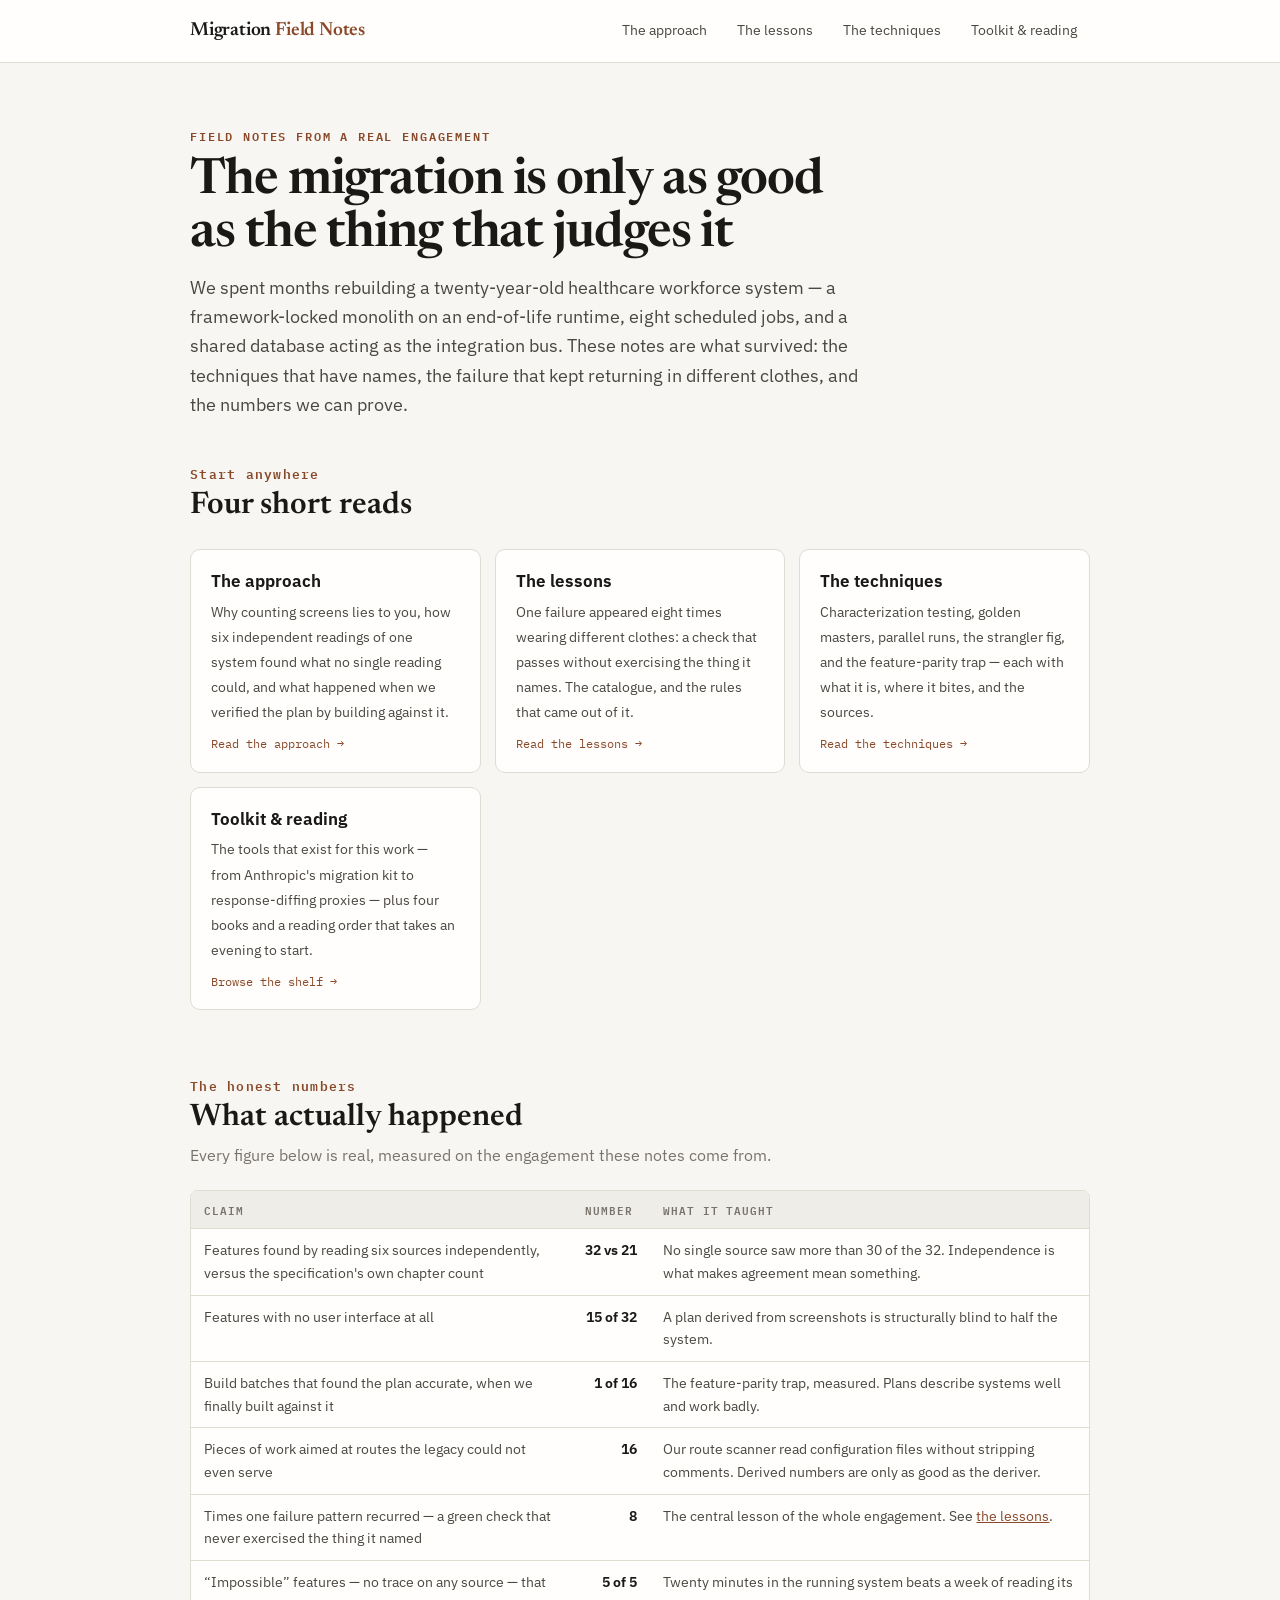
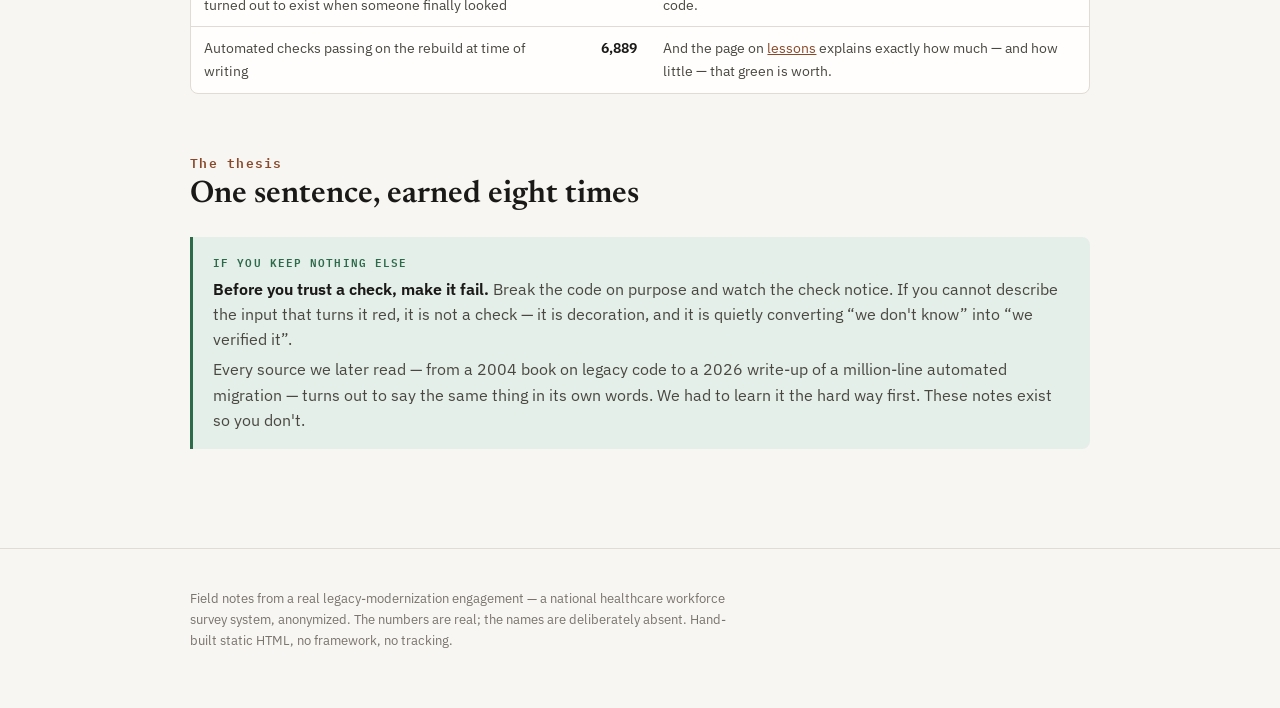
==== index.html @ 8093899c "Migration Field Notes: first publish A static teaching site on legacy-system migration, drawn from a" ====
<!doctype html>
<html lang="en">
<head>
<meta charset="utf-8">
<meta name="viewport" content="width=device-width,initial-scale=1">
<title>Migration Field Notes</title>
<meta name="description" content="What we learned rebuilding a twenty-year-old healthcare system — the techniques, the failure patterns, and the rule that survived them all.">
<link rel="preconnect" href="https://fonts.googleapis.com">
<link rel="preconnect" href="https://fonts.gstatic.com" crossorigin>
<link rel="stylesheet" href="https://fonts.googleapis.com/css2?family=Newsreader:wght@400;500;600&family=IBM+Plex+Sans:wght@400;500;600;700&family=IBM+Plex+Mono:wght@400;600&display=swap">
<link rel="stylesheet" href="assets/style.css">
</head>
<body>

<header class="site"><div class="wrap">
  <a class="brand" href="index.html">Migration <span>Field Notes</span></a>
  <nav class="site" aria-label="Site">
    <a href="approach.html">The approach</a>
    <a href="lessons.html">The lessons</a>
    <a href="techniques.html">The techniques</a>
    <a href="resources.html">Toolkit &amp; reading</a>
  </nav>
</div></header>

<main>
<div class="hero"><div class="wrap">
  <div class="eyebrow">Field notes from a real engagement</div>
  <h1>The migration is only as good as the thing that judges it</h1>
  <p class="lede">We spent months rebuilding a twenty-year-old healthcare workforce system —
  a framework-locked monolith on an end-of-life runtime, eight scheduled jobs, and a shared
  database acting as the integration bus. These notes are what survived: the techniques that have
  names, the failure that kept returning in different clothes, and the numbers we can prove.</p>
</div></div>

<section><div class="wrap">
  <h2><span class="num">Start anywhere</span>Four short reads</h2>
  <div class="tiles">
    <a class="tile" href="approach.html">
      <b>The approach</b>
      <span>Why counting screens lies to you, how six independent readings of one system found
      what no single reading could, and what happened when we verified the plan by building
      against it.</span>
      <span class="go">Read the approach &#8594;</span>
    </a>
    <a class="tile" href="lessons.html">
      <b>The lessons</b>
      <span>One failure appeared eight times wearing different clothes: a check that passes
      without exercising the thing it names. The catalogue, and the rules that came out of it.</span>
      <span class="go">Read the lessons &#8594;</span>
    </a>
    <a class="tile" href="techniques.html">
      <b>The techniques</b>
      <span>Characterization testing, golden masters, parallel runs, the strangler fig, and the
      feature-parity trap — each with what it is, where it bites, and the sources.</span>
      <span class="go">Read the techniques &#8594;</span>
    </a>
    <a class="tile" href="resources.html">
      <b>Toolkit &amp; reading</b>
      <span>The tools that exist for this work — from Anthropic's migration kit to response-diffing
      proxies — plus four books and a reading order that takes an evening to start.</span>
      <span class="go">Browse the shelf &#8594;</span>
    </a>
  </div>
</div></section>

<section><div class="wrap">
  <h2><span class="num">The honest numbers</span>What actually happened</h2>
  <p class="sub">Every figure below is real, measured on the engagement these notes come from.</p>
  <div class="tw"><table>
    <thead><tr><th>Claim</th><th>Number</th><th>What it taught</th></tr></thead>
    <tbody>
    <tr><td>Features found by reading six sources independently, versus the specification's own
      chapter count</td><td class="n"><strong>32 vs 21</strong></td>
      <td>No single source saw more than 30 of the 32. Independence is what makes agreement mean
      something.</td></tr>
    <tr><td>Features with no user interface at all</td><td class="n"><strong>15 of 32</strong></td>
      <td>A plan derived from screenshots is structurally blind to half the system.</td></tr>
    <tr><td>Build batches that found the plan accurate, when we finally built against it</td>
      <td class="n"><strong>1 of 16</strong></td>
      <td>The feature-parity trap, measured. Plans describe systems well and work badly.</td></tr>
    <tr><td>Pieces of work aimed at routes the legacy could not even serve</td>
      <td class="n"><strong>16</strong></td>
      <td>Our route scanner read configuration files without stripping comments. Derived numbers
      are only as good as the deriver.</td></tr>
    <tr><td>Times one failure pattern recurred — a green check that never exercised the thing it
      named</td><td class="n"><strong>8</strong></td>
      <td>The central lesson of the whole engagement. See <a href="lessons.html">the lessons</a>.</td></tr>
    <tr><td>&#8220;Impossible&#8221; features — no trace on any source — that turned out to exist
      when someone finally looked</td><td class="n"><strong>5 of 5</strong></td>
      <td>Twenty minutes in the running system beats a week of reading its code.</td></tr>
    <tr><td>Automated checks passing on the rebuild at time of writing</td>
      <td class="n"><strong>6,889</strong></td>
      <td>And the page on <a href="lessons.html">lessons</a> explains exactly how much — and how
      little — that green is worth.</td></tr>
    </tbody>
  </table></div>
</div></section>

<section><div class="wrap">
  <h2><span class="num">The thesis</span>One sentence, earned eight times</h2>
  <div class="callout ok"><span class="k">If you keep nothing else</span>
  <p><strong>Before you trust a check, make it fail.</strong> Break the code on purpose and watch
  the check notice. If you cannot describe the input that turns it red, it is not a check — it is
  decoration, and it is quietly converting &#8220;we don't know&#8221; into &#8220;we verified
  it&#8221;.</p>
  <p>Every source we later read — from a 2004 book on legacy code to a 2026 write-up of a
  million-line automated migration — turns out to say the same thing in its own words. We had to
  learn it the hard way first. These notes exist so you don't.</p></div>
</div></section>
</main>

<footer class="site"><div class="wrap">
  <p>Field notes from a real legacy-modernization engagement — a national healthcare workforce
  survey system, anonymized. The numbers are real; the names are deliberately absent. Hand-built
  static HTML, no framework, no tracking.</p>
</div></footer>

</body>
</html>
---- assets/style.css ----
/* Migration Field Notes — hand-built, no framework.
   Light palette on :root; dark via prefers-color-scheme, overridable with data-theme. */
:root{
  --paper:#f7f6f3; --card:#fffefc; --sunk:#efede8;
  --ink:#1a1917; --ink2:#4a4741; --mute:#78736b; --line:#e0dbd3;
  --accent:#8a4a2a; --accent-soft:#f5e9e2;
  --ok:#2d6a4a; --ok-soft:#e4efe9; --ok-line:#b6d4c4;
  --warn:#9a6b14; --warn-soft:#f9efd8;
  --bad:#9c2f22; --bad-soft:#f7e6e3; --bad-line:#e2bdb6;
  --serif:"Newsreader",Georgia,serif;
  --sans:"IBM Plex Sans",system-ui,-apple-system,"Segoe UI",sans-serif;
  --mono:"IBM Plex Mono",ui-monospace,Consolas,monospace;
}
@media (prefers-color-scheme:dark){:root:not([data-theme="light"]){
  --paper:#141310; --card:#1c1b17; --sunk:#24221d;
  --ink:#efede7; --ink2:#c5c1b8; --mute:#928d83; --line:#312e27;
  --accent:#d9895e; --accent-soft:#2a1d15;
  --ok:#7bc09b; --ok-soft:#15241b; --ok-line:#2b4434;
  --warn:#d8b45f; --warn-soft:#282113;
  --bad:#e08a7b; --bad-soft:#2b1915; --bad-line:#4c2a23;
}}
:root[data-theme="dark"]{
  --paper:#141310; --card:#1c1b17; --sunk:#24221d;
  --ink:#efede7; --ink2:#c5c1b8; --mute:#928d83; --line:#312e27;
  --accent:#d9895e; --accent-soft:#2a1d15;
  --ok:#7bc09b; --ok-soft:#15241b; --ok-line:#2b4434;
  --warn:#d8b45f; --warn-soft:#282113;
  --bad:#e08a7b; --bad-soft:#2b1915; --bad-line:#4c2a23;
}
*{box-sizing:border-box}
html{scroll-behavior:smooth}
@media (prefers-reduced-motion:reduce){html{scroll-behavior:auto}}
body{margin:0;background:var(--paper);color:var(--ink);font-family:var(--sans);
     font-size:15.5px;line-height:1.62;-webkit-font-smoothing:antialiased}
.wrap{max-width:980px;margin:0 auto;padding:0 clamp(16px,3.5vw,40px)}
p,li,dd{color:var(--ink2)}
p strong,li strong,td strong,dd strong{color:var(--ink);font-weight:640}
code{font-family:var(--mono);font-size:.85em;background:var(--sunk);padding:.1em .36em;
     border-radius:4px;color:var(--ink);word-break:break-word}
a{color:var(--accent)}
:focus-visible{outline:2px solid var(--accent);outline-offset:2px;border-radius:3px}

/* site chrome */
header.site{border-bottom:1px solid var(--line);background:var(--card)}
header.site .wrap{display:flex;align-items:baseline;gap:18px;flex-wrap:wrap;padding-top:14px;padding-bottom:14px}
.brand{font-family:var(--serif);font-weight:600;font-size:19px;color:var(--ink);text-decoration:none;letter-spacing:-.01em}
.brand span{color:var(--accent)}
nav.site{display:flex;gap:4px;flex-wrap:wrap;margin-left:auto}
nav.site a{font-size:13.5px;padding:5px 12px;border-radius:15px;text-decoration:none;
           color:var(--ink2);border:1px solid transparent}
nav.site a:hover{border-color:var(--line);background:var(--sunk)}
nav.site a[aria-current="page"]{background:var(--accent-soft);color:var(--accent);
                                border-color:var(--accent);font-weight:600}
footer.site{border-top:1px solid var(--line);margin-top:70px;padding:26px 0 44px}
footer.site p{font-size:13px;color:var(--mute);max-width:70ch}

/* headings & hero */
.hero{padding:clamp(34px,6vw,64px) 0 10px}
.eyebrow{font-family:var(--mono);font-size:11.5px;letter-spacing:.16em;text-transform:uppercase;
         color:var(--accent);font-weight:600}
h1{font-family:var(--serif);font-weight:600;font-size:clamp(30px,5.4vw,50px);line-height:1.05;
   letter-spacing:-.022em;margin:.2em 0 .1em;text-wrap:balance}
.lede{font-size:clamp(16px,2vw,18px);color:var(--ink2);max-width:62ch;margin:.7em 0 0}
section{padding:38px 0 6px}
h2{font-family:var(--serif);font-weight:600;font-size:clamp(23px,3.2vw,31px);line-height:1.18;
   margin:0 0 .1em;text-wrap:balance;scroll-margin-top:12px}
h2 .num{font-family:var(--mono);font-size:12.5px;color:var(--accent);display:block;
        letter-spacing:.1em;margin-bottom:6px;font-weight:600}
h3{font-size:17.5px;font-weight:650;margin:1.9em 0 .4em;color:var(--ink)}
.sub{color:var(--mute);max-width:68ch;margin:.4em 0 1.4em}

/* tables */
.tw{overflow-x:auto;margin:1.2em 0;border:1px solid var(--line);border-radius:8px;background:var(--card)}
table{border-collapse:collapse;width:100%;font-size:14px}
th{text-align:left;font-family:var(--mono);font-size:11px;letter-spacing:.08em;
   text-transform:uppercase;color:var(--mute);font-weight:600;padding:10px 13px;
   border-bottom:1px solid var(--line);background:var(--sunk);white-space:nowrap}
td{padding:10px 13px;border-bottom:1px solid var(--line);color:var(--ink2);vertical-align:top;
   font-variant-numeric:tabular-nums}
tr:last-child td{border-bottom:0}
td.n{text-align:right;white-space:nowrap}
td.bad{color:var(--bad)} td.ok{color:var(--ok)}

/* callouts, cards */
.callout{border-left:3px solid var(--accent);background:var(--accent-soft);padding:16px 20px;
         border-radius:0 8px 8px 0;margin:1.5em 0}
.callout.bad{border-color:var(--bad);background:var(--bad-soft)}
.callout.ok{border-color:var(--ok);background:var(--ok-soft)}
.callout p{margin:.35em 0}
.callout p:first-child{margin-top:0}.callout p:last-child{margin-bottom:0}
.callout .k{font-family:var(--mono);font-size:11px;letter-spacing:.1em;text-transform:uppercase;
            color:var(--accent);font-weight:600;display:block;margin-bottom:6px}
.callout.bad .k{color:var(--bad)}.callout.ok .k{color:var(--ok)}
.card{background:var(--card);border:1px solid var(--line);border-radius:10px;
      padding:20px 22px;margin:16px 0}
.card h4{margin:0 0 2px;font-size:17.5px;font-weight:650;color:var(--ink)}
.card .aka{font-family:var(--mono);font-size:11px;letter-spacing:.08em;text-transform:uppercase;
           color:var(--mute);margin-bottom:12px}
.card dl{display:grid;grid-template-columns:minmax(96px,auto) 1fr;gap:8px 18px;margin:0}
.card dt{font-family:var(--mono);font-size:10.5px;letter-spacing:.07em;text-transform:uppercase;
         color:var(--mute);padding-top:3px}
.card dd{margin:0;min-width:0}
.card dd.fit{color:var(--ink)}
.card dd.trap{background:var(--warn-soft);border-left:3px solid var(--warn);
              padding:7px 12px;border-radius:0 5px 5px 0}
@media (max-width:640px){.card dl{grid-template-columns:1fr;gap:2px 0}.card dt{padding-top:10px}}

/* index tiles */
.tiles{display:grid;grid-template-columns:repeat(auto-fit,minmax(240px,1fr));gap:14px;margin:1.6em 0}
.tile{display:block;background:var(--card);border:1px solid var(--line);border-radius:10px;
      padding:18px 20px;text-decoration:none}
.tile:hover{border-color:var(--accent)}
.tile b{display:block;font-size:16.5px;color:var(--ink);font-weight:650;margin-bottom:4px}
.tile span{font-size:13.5px;color:var(--ink2)}
.tile .go{display:block;margin-top:10px;font-family:var(--mono);font-size:12px;color:var(--accent)}

figure{margin:1.5em 0 2em;padding:22px;border:1px solid var(--line);border-radius:10px;background:var(--card)}
figcaption{font-size:13px;color:var(--mute);margin-top:14px;max-width:72ch}
ol.order{padding-left:1.3em}
ol.order li{margin:.55em 0}
ol.order .t{font-family:var(--mono);font-size:11px;color:var(--mute)}
ul.rd{list-style:none;padding:0;margin:.2em 0 0;display:flex;flex-direction:column;gap:4px}
ul.rd li{font-size:13.5px}
ul.rd li b{font-weight:600;color:var(--ink)}
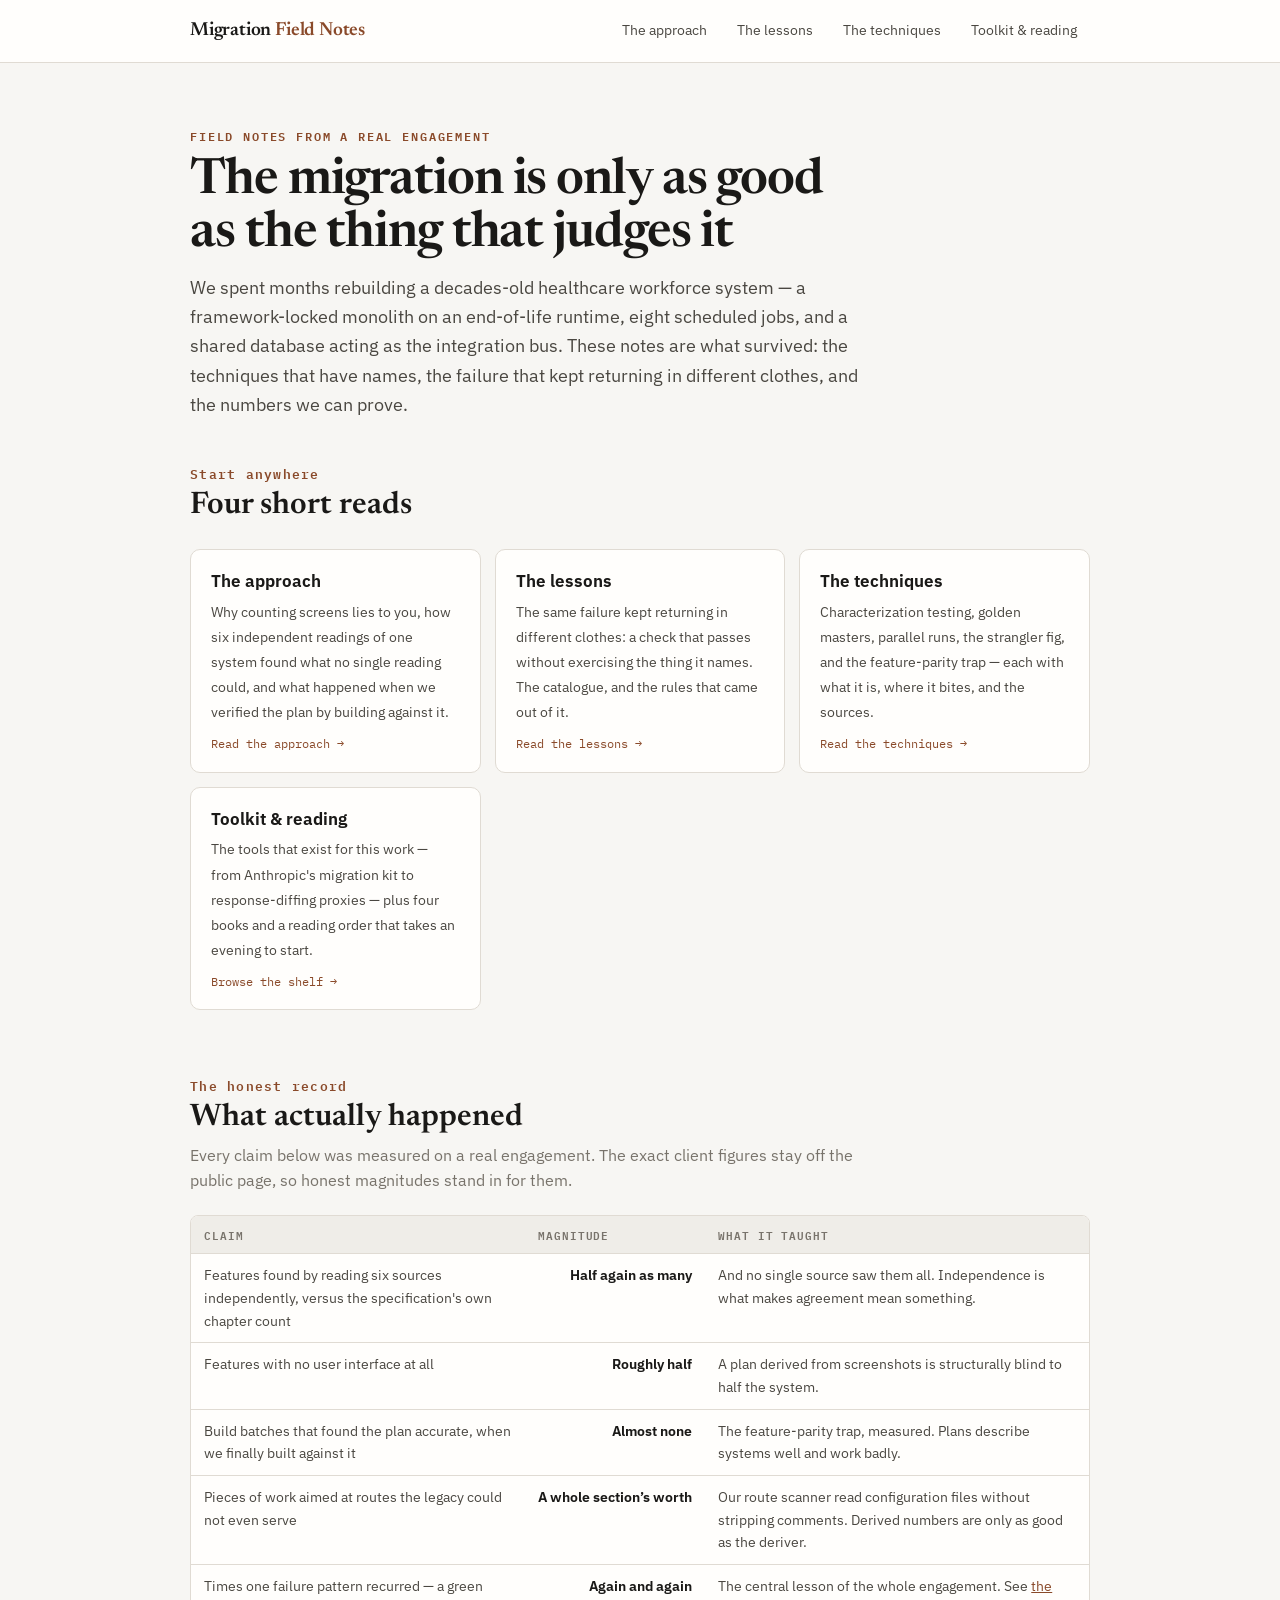
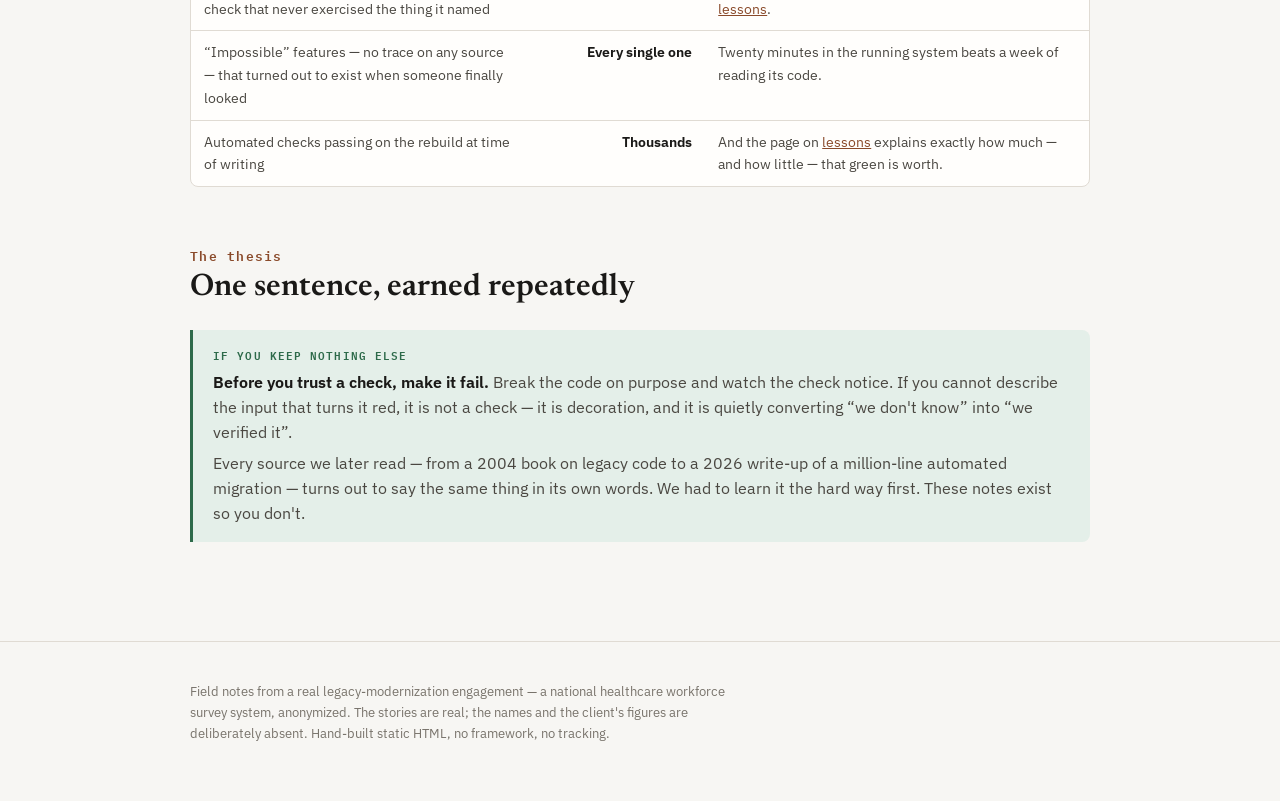
==== commit 16f86361: "Replace exact engagement figures with honest magnitudes The anonymization line moves: not only names" ====
--- a/index.html
+++ b/index.html
@@ -4,7 +4,7 @@
 <meta charset="utf-8">
 <meta name="viewport" content="width=device-width,initial-scale=1">
 <title>Migration Field Notes</title>
-<meta name="description" content="What we learned rebuilding a twenty-year-old healthcare system — the techniques, the failure patterns, and the rule that survived them all.">
+<meta name="description" content="What we learned rebuilding a decades-old healthcare system — the techniques, the failure patterns, and the rule that survived them all.">
 <link rel="preconnect" href="https://fonts.googleapis.com">
 <link rel="preconnect" href="https://fonts.gstatic.com" crossorigin>
 <link rel="stylesheet" href="https://fonts.googleapis.com/css2?family=Newsreader:wght@400;500;600&family=IBM+Plex+Sans:wght@400;500;600;700&family=IBM+Plex+Mono:wght@400;600&display=swap">
@@ -26,7 +26,7 @@
 <div class="hero"><div class="wrap">
   <div class="eyebrow">Field notes from a real engagement</div>
   <h1>The migration is only as good as the thing that judges it</h1>
-  <p class="lede">We spent months rebuilding a twenty-year-old healthcare workforce system —
+  <p class="lede">We spent months rebuilding a decades-old healthcare workforce system —
   a framework-locked monolith on an end-of-life runtime, eight scheduled jobs, and a shared
   database acting as the integration bus. These notes are what survived: the techniques that have
   names, the failure that kept returning in different clothes, and the numbers we can prove.</p>
@@ -44,7 +44,7 @@
     </a>
     <a class="tile" href="lessons.html">
       <b>The lessons</b>
-      <span>One failure appeared eight times wearing different clothes: a check that passes
+      <span>The same failure kept returning in different clothes: a check that passes
       without exercising the thing it names. The catalogue, and the rules that came out of it.</span>
       <span class="go">Read the lessons &#8594;</span>
     </a>
@@ -64,32 +64,33 @@
 </div></section>
 
 <section><div class="wrap">
-  <h2><span class="num">The honest numbers</span>What actually happened</h2>
-  <p class="sub">Every figure below is real, measured on the engagement these notes come from.</p>
+  <h2><span class="num">The honest record</span>What actually happened</h2>
+  <p class="sub">Every claim below was measured on a real engagement. The exact client figures stay
+  off the public page, so honest magnitudes stand in for them.</p>
   <div class="tw"><table>
-    <thead><tr><th>Claim</th><th>Number</th><th>What it taught</th></tr></thead>
+    <thead><tr><th>Claim</th><th>Magnitude</th><th>What it taught</th></tr></thead>
     <tbody>
     <tr><td>Features found by reading six sources independently, versus the specification's own
-      chapter count</td><td class="n"><strong>32 vs 21</strong></td>
-      <td>No single source saw more than 30 of the 32. Independence is what makes agreement mean
+      chapter count</td><td class="n"><strong>Half again as many</strong></td>
+      <td>And no single source saw them all. Independence is what makes agreement mean
       something.</td></tr>
-    <tr><td>Features with no user interface at all</td><td class="n"><strong>15 of 32</strong></td>
+    <tr><td>Features with no user interface at all</td><td class="n"><strong>Roughly half</strong></td>
       <td>A plan derived from screenshots is structurally blind to half the system.</td></tr>
     <tr><td>Build batches that found the plan accurate, when we finally built against it</td>
-      <td class="n"><strong>1 of 16</strong></td>
+      <td class="n"><strong>Almost none</strong></td>
       <td>The feature-parity trap, measured. Plans describe systems well and work badly.</td></tr>
     <tr><td>Pieces of work aimed at routes the legacy could not even serve</td>
-      <td class="n"><strong>16</strong></td>
+      <td class="n"><strong>A whole section&#8217;s worth</strong></td>
       <td>Our route scanner read configuration files without stripping comments. Derived numbers
       are only as good as the deriver.</td></tr>
     <tr><td>Times one failure pattern recurred — a green check that never exercised the thing it
-      named</td><td class="n"><strong>8</strong></td>
+      named</td><td class="n"><strong>Again and again</strong></td>
       <td>The central lesson of the whole engagement. See <a href="lessons.html">the lessons</a>.</td></tr>
     <tr><td>&#8220;Impossible&#8221; features — no trace on any source — that turned out to exist
-      when someone finally looked</td><td class="n"><strong>5 of 5</strong></td>
+      when someone finally looked</td><td class="n"><strong>Every single one</strong></td>
       <td>Twenty minutes in the running system beats a week of reading its code.</td></tr>
     <tr><td>Automated checks passing on the rebuild at time of writing</td>
-      <td class="n"><strong>6,889</strong></td>
+      <td class="n"><strong>Thousands</strong></td>
       <td>And the page on <a href="lessons.html">lessons</a> explains exactly how much — and how
       little — that green is worth.</td></tr>
     </tbody>
@@ -97,7 +98,7 @@
 </div></section>
 
 <section><div class="wrap">
-  <h2><span class="num">The thesis</span>One sentence, earned eight times</h2>
+  <h2><span class="num">The thesis</span>One sentence, earned repeatedly</h2>
   <div class="callout ok"><span class="k">If you keep nothing else</span>
   <p><strong>Before you trust a check, make it fail.</strong> Break the code on purpose and watch
   the check notice. If you cannot describe the input that turns it red, it is not a check — it is
@@ -111,7 +112,8 @@
 
 <footer class="site"><div class="wrap">
   <p>Field notes from a real legacy-modernization engagement — a national healthcare workforce
-  survey system, anonymized. The numbers are real; the names are deliberately absent. Hand-built
+  survey system, anonymized. The stories are real; the names and the client's figures are
+  deliberately absent. Hand-built
   static HTML, no framework, no tracking.</p>
 </div></footer>
 
